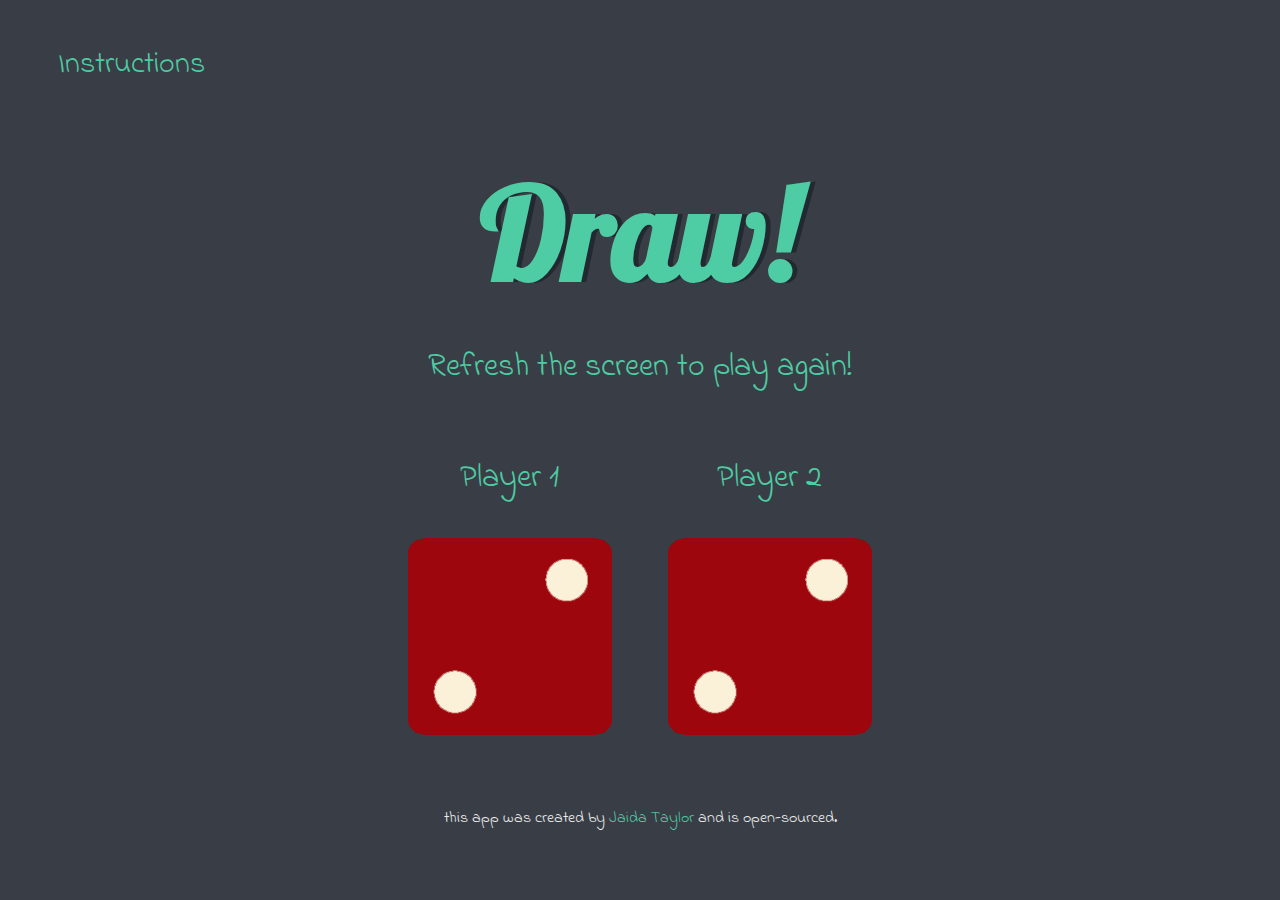
==== Dicee-Game(1)/index.html @ 0bc451e1 "finished project" ====
<!DOCTYPE html>
<html lang="en" dir="ltr">

<head>
  <meta charset="utf-8">
  <title>Dicee Game!</title>
  <link rel="stylesheet" href="styles.css">
  <link href="https://fonts.googleapis.com/css?family=Indie+Flower|Lobster" rel="stylesheet">

</head>
<body>
<main>
  <nav class="navbar">
    <ul class="navbar-nav">
      <li class="nav-item"><a href="#">Instructions</a></li>
    </ul>
  </nav>




    <div class="container">
      <h1>Refresh Me!</h1>
      <p class="message">Refresh the screen to play again!</p>

      <div class="dice">
        <p>Player 1</p>
        <img class="img1" src="images/dice6.png">
      </div>

      <div class="dice">
        <p>Player 2</p>
        <img class="img2" src="images/dice6.png">
      </div>

    </div>
</main>
<!-- Directions -->
<div class="alert" role="alert">
  <h2 class="alert-heading">The Dicee Game!</h2>
  <h4>🎲 How to Play 🎲</h4>
  <ul>
    <li>There are two die, one for player 1 and one for player 2</li>
    <li>Refresh your screen to roll the die</li>
    <li>Highest roll wins, same rolls equal a draw (no winner)</li>
    <li>Refresh screen again to play until your score is settled!</li>
  </ul>
  <button type="button" class="btn"><a href="#">Play!</a></button>
</div>
<script src="js/index.js"></script>
</body>


<footer>
  this app was created by <a href="https://github.com/jtaylor1204" target="_blank">Jaida Taylor</a> and is open-sourced.
</footer>

</html>
---- Dicee-Game(1)/styles.css ----
.alert{
color: #155724;
background-color: #d4edda;
border-color: #c3e6cb;
padding: 0.75rem 1.25rem;
border: 1px solid transparent;
border-radius: 0.25rem;
font-family: 'Indie Flower', cursive;
align-items:center;
height: 500px;
width: 500px;
top: 70px;
position: absolute;
left: 50%;
transform: translate(-50%, 0);
}

.container {
  width: 70%;
  margin: auto;
  text-align: center;
}

.dice {
  text-align: center;
  display: inline-block;

}
.navbar-nav{
  display: flex;
  list-style: none;
}
.nav-item{
  padding: 10px;
  color:  #4ECCA3;
  font-size: 30px;
}

a{
  text-decoration: none;
  color:  #4ECCA3;
}

button{
  font-family: 'Indie Flower', cursive;
  font-size: 30px;
  padding: 0.55rem 1rem;
  border-radius: 0.25rem;
  border-color: green;
}

body {
  background-color: #393E46;
}

h1 {
  margin: 30px;
  font-family: 'Lobster', cursive;
  text-shadow: 5px 0 #232931;
  font-size: 8rem;
  color: #4ECCA3;
}
h2{
  font-family: 'Indie Flower', cursive;
  font-size: 30px;
}
h4{
  font-family: 'Indie Flower', cursive;
  font-size: 25px;
}

p {
  font-size: 2rem;
  color: #4ECCA3;
  font-family: 'Indie Flower', cursive;
}

img {
  width: 80%;
}

nav{
display: inline-block;
padding-top: 0.3125rem;
padding-bottom: 0.3125rem;
margin-right: 1rem;
font-size: 1.25rem;
line-height: inherit;
white-space: nowrap;
}


footer {
  margin-top: 5%;
  color: #EEEEEE;
  text-align: center;
  font-family: 'Indie Flower', cursive;

}

li{
  font-family: 'Indie Flower', cursive;
  font-size: 20px;
}
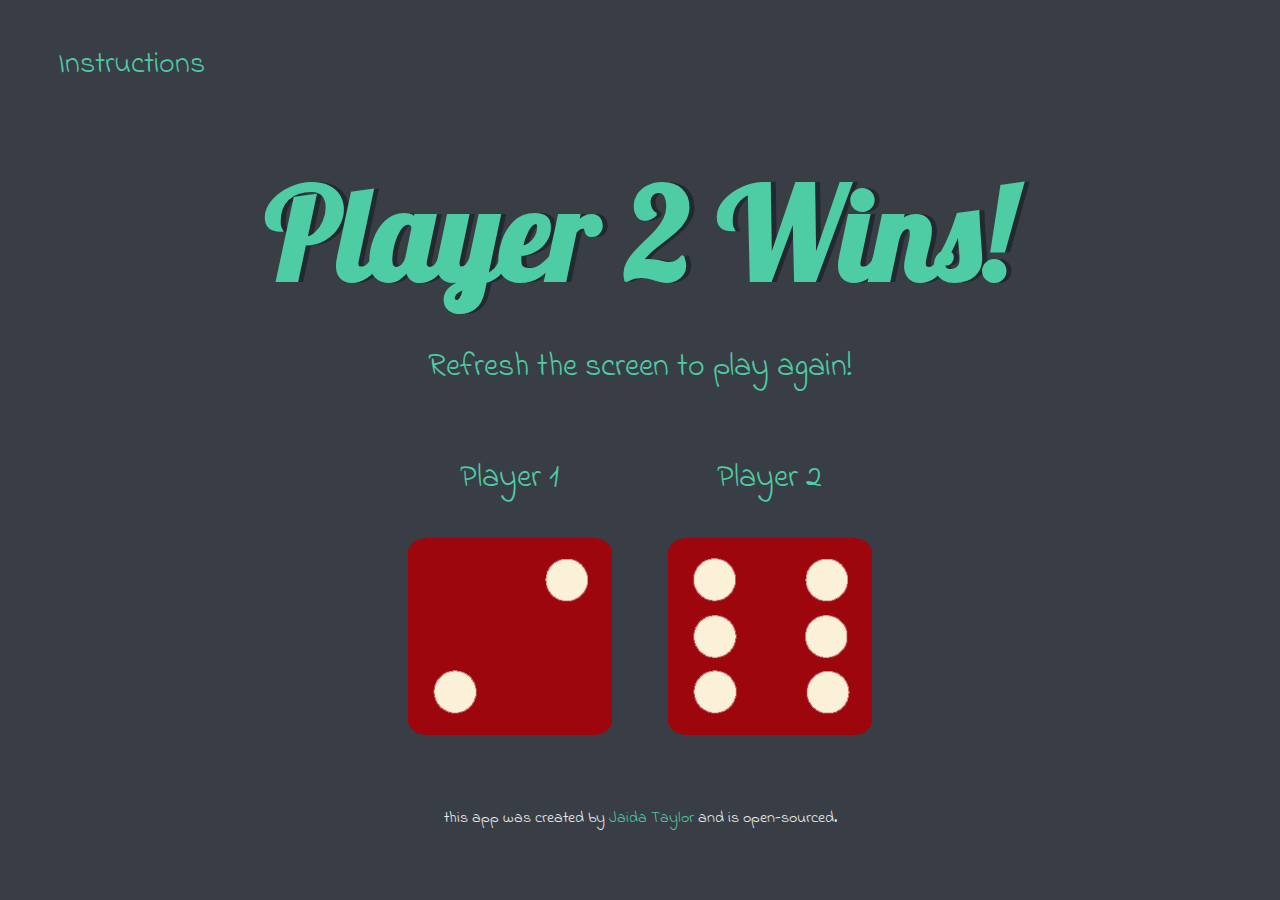
==== commit 219d9d2c: "updated instructions render" ====
--- a/Dicee-Game(1)/index.html
+++ b/Dicee-Game(1)/index.html
@@ -36,18 +36,16 @@
     </div>
 </main>
 <!-- Directions -->
-<div class="alert" role="alert">
-  <h2 class="alert-heading">The Dicee Game!</h2>
-  <h4>🎲 How to Play 🎲</h4>
-  <ul>
-    <li>There are two die, one for player 1 and one for player 2</li>
-    <li>Refresh your screen to roll the die</li>
-    <li>Highest roll wins, same rolls equal a draw (no winner)</li>
-    <li>Refresh screen again to play until your score is settled!</li>
-  </ul>
-  <button type="button" class="btn"><a href="#">Play!</a></button>
+<div id="alert">
+  
 </div>
+
+<script src="js/instructions.js"></script>
 <script src="js/index.js"></script>
+
+
+
+
 </body>
 
 
--- a/Dicee-Game(1)/styles.css
+++ b/Dicee-Game(1)/styles.css
@@ -1,6 +1,5 @@
-.alert{
+#alert{
 color: #155724;
-background-color: #d4edda;
 border-color: #c3e6cb;
 padding: 0.75rem 1.25rem;
 border: 1px solid transparent;
